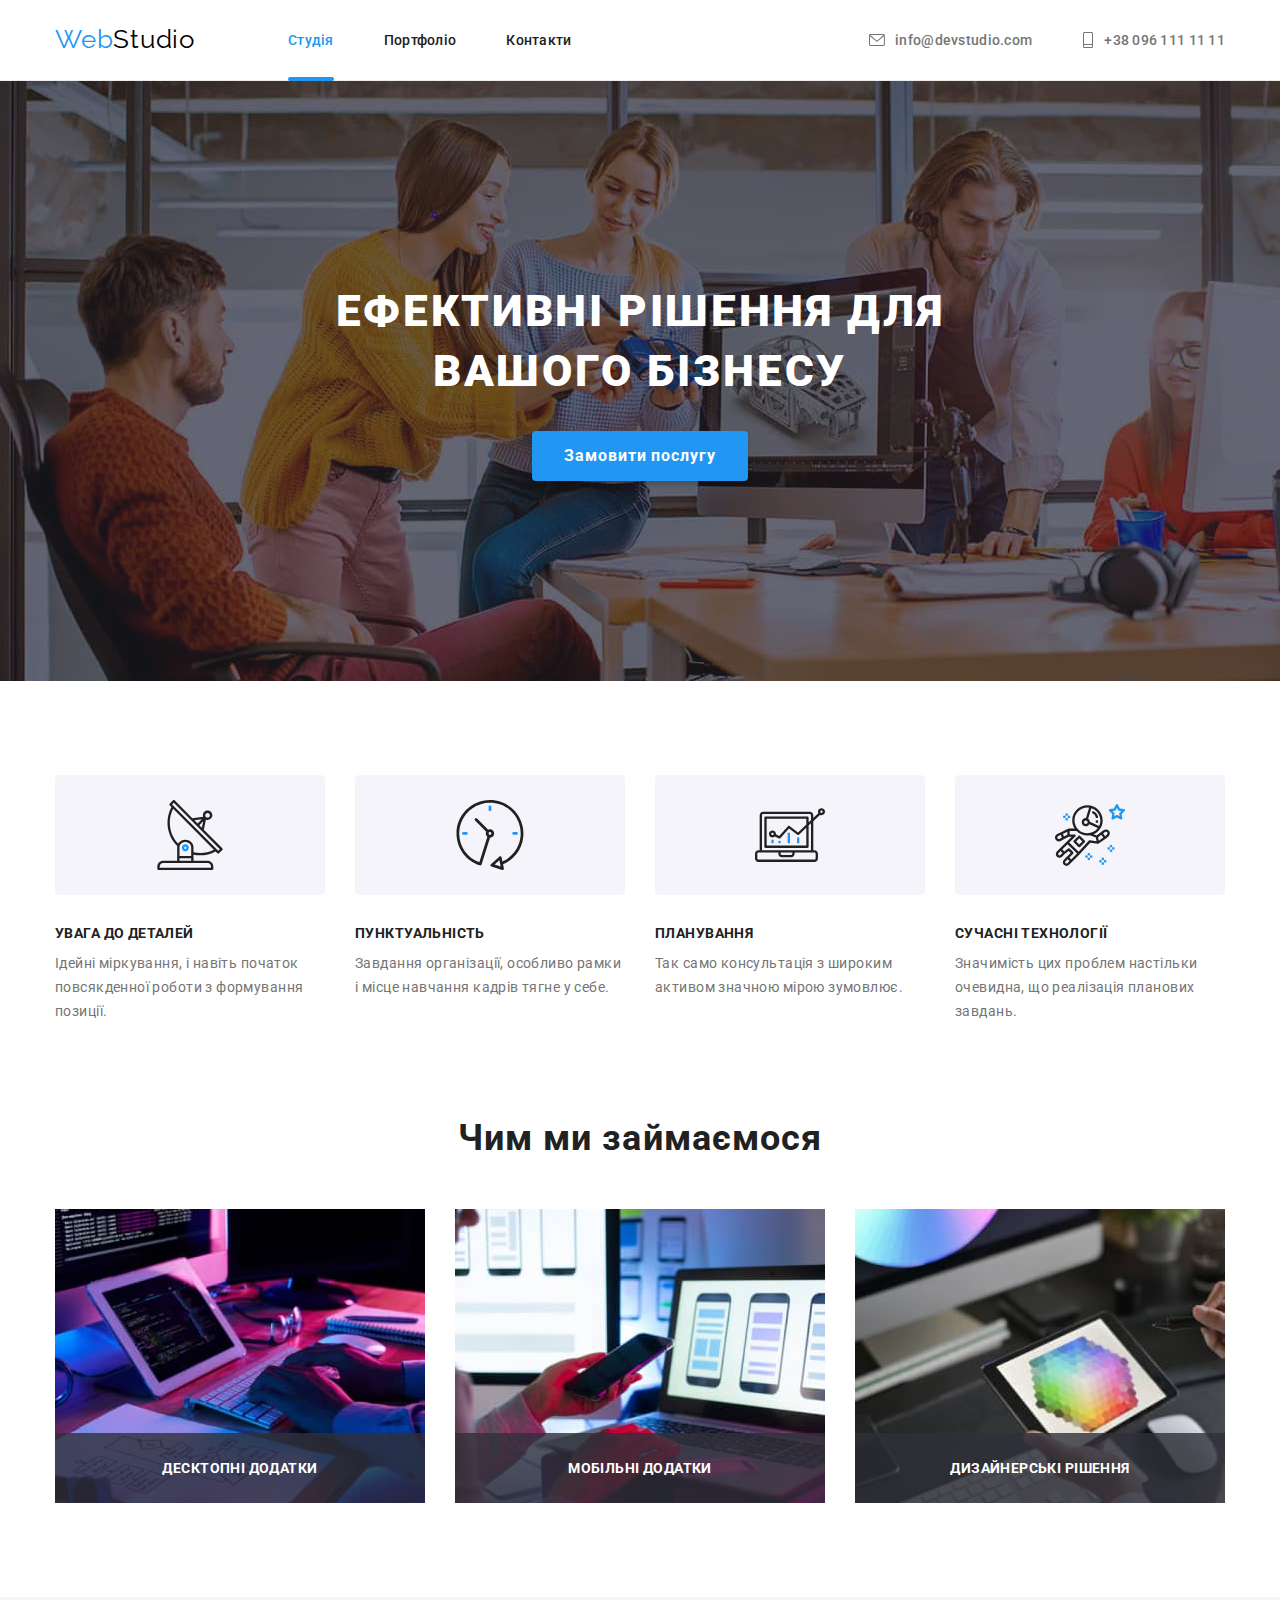
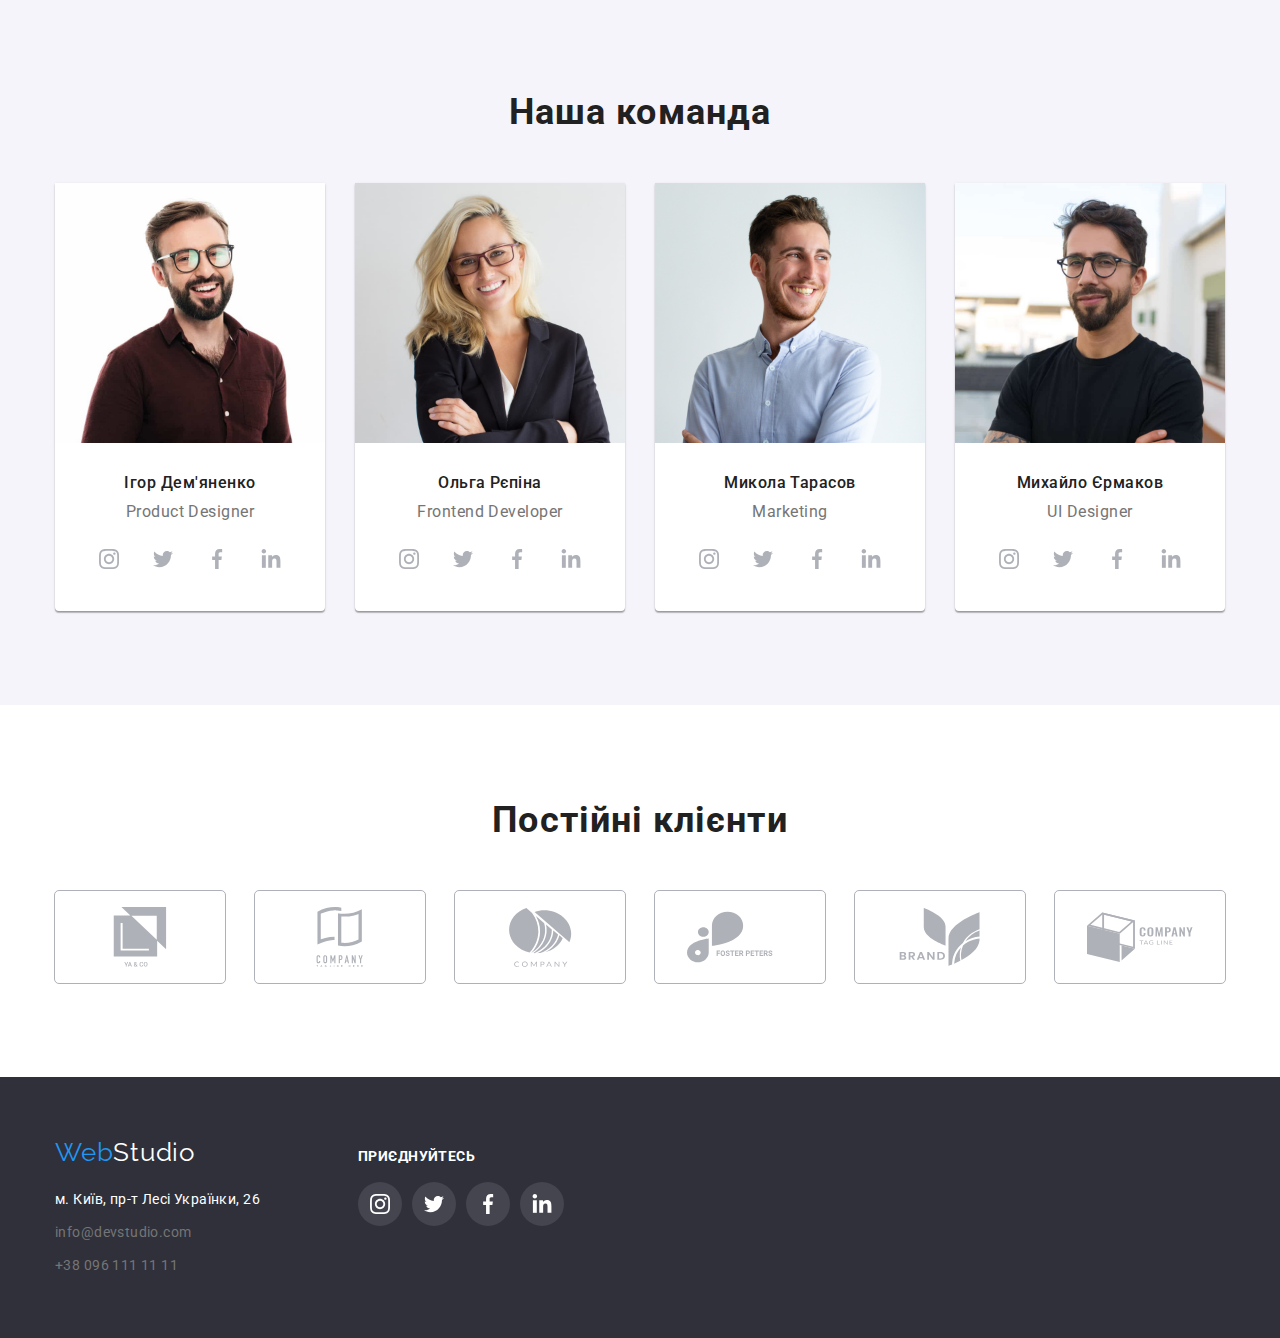
==== index.html @ 49b36830 "Initial commit" ====
<!DOCTYPE html>
<html lang="uk">
  <head>
    <meta charset="UTF-8" />
    <meta http-equiv="X-UA-Compatible" content="IE=edge" />
    <meta name="viewport" content="width=device-width, initial-scale=1.0" />
    <link
      rel="stylesheet"
      href="https://cdnjs.cloudflare.com/ajax/libs/modern-normalize/1.1.0/modern-normalize.min.css"
    />
    <link rel="preconnect" href="https://fonts.googleapis.com" />
    <link rel="preconnect" href="https://fonts.gstatic.com" crossorigin />
    <link
      href="https://fonts.googleapis.com/css2?family=Open+Sans:wght@400;600;700&family=Raleway:wght@700&family=Roboto:wght@400;500;700;900&display=swap"
      rel="stylesheet"
    />
    <link rel="stylesheet" href="./css/style.css" />
    <title>WebStudio</title>
  </head>
  <body>
    <header>
      <div class="container nav-wrap">
        <nav class="site-nav">
          <a class="logo time-animation" href="/index.html"><span>Web</span>Studio</a>
          <ul class="site-nav">
            <li class="site-nav-li">
              <a class="site-nav-link time-animation current" href="">Студія</a>
            </li>
            <li class="site-nav-li">
              <a class="site-nav-link time-animation" href="./portfolio.html">Портфоліо</a>
            </li>
            <li class="site-nav-li">
              <a class="site-nav-link time-animation" href="#">Контакти</a>
            </li>
          </ul>
        </nav>

        <ul class="cotnact-nav site-nav">
          <li class="site-nav-li">
            <a class="cotnact-nav-link time-animation" href="mailto:info@devstudio.com">
              <svg class="cotnact-nav-svg">
                <use href="./images/symbol-defs.svg#icon-envelope"></use>
              </svg>
              info@devstudio.com
            </a>
          </li>
          <li class="site-nav-li">
            <a class="cotnact-nav-link time-animation" href="tel:+380961111111">
              <svg class="cotnact-nav-svg phone">
                <use href="./images/symbol-defs.svg#icon-Vector"></use>
              </svg>
              +38 096 111 11 11
            </a>
          </li>
        </ul>
      </div>
    </header>
    <main>
      <section class="section hero">
        <div class="container">
          <h1 class="section-title-hero">Ефективні рішення для вашого бізнесу</h1>
          <button data-modal-open class="hero-button time-animation" type="button">
            Замовити послугу
          </button>
        </div>
        <div class="backdrop is-hidden time-animation" data-modal>
          <div class="modal">
            <button data-modal-close class="close-modal">
              <svg class="modal-svg-close">
                <use href="./images/symbol-defs.svg#icon-close"></use>
              </svg>
            </button>
          </div>
        </div>
      </section>
      <section class="section">
        <div class="container">
          <h2 class="visually-hidden">Наші переваги</h2>
          <ul class="benefits">
            <li>
              <div class="benefits-div">
                <svg class="benefits-svg">
                  <use href="./images/symbol-defs.svg#icon-antenna"></use>
                </svg>
              </div>
              <h3 class="benefits-title">увага до деталей</h3>
              <p class="benefits-post">
                Ідейні міркування, і навіть початок повсякденної роботи з формування позиції.
              </p>
            </li>
            <li>
              <div class="benefits-div">
                <svg class="benefits-svg">
                  <use href="./images/symbol-defs.svg#icon-clock"></use>
                </svg>
              </div>
              <h3 class="benefits-title">пунктуальність</h3>
              <p class="benefits-post">
                Завдання організації, особливо рамки і місце навчання кадрів тягне у себе.
              </p>
            </li>
            <li>
              <div class="benefits-div">
                <svg class="benefits-svg">
                  <use href="./images/symbol-defs.svg#icon-diagram"></use>
                </svg>
              </div>
              <h3 class="benefits-title">планування</h3>
              <p class="benefits-post">
                Так само консультація з широким активом значною мірою зумовлює.
              </p>
            </li>
            <li>
              <div class="benefits-div">
                <svg class="benefits-svg">
                  <use href="./images/symbol-defs.svg#icon-astronaut"></use>
                </svg>
              </div>
              <h3 class="benefits-title">сучасні технології</h3>
              <p class="benefits-post">
                Значимість цих проблем настільки очевидна, що реалізація планових завдань.
              </p>
            </li>
          </ul>
        </div>
      </section>
      <section class="section section-work">
        <div class="container">
          <h2 class="section-work-title">Чим ми займаємося</h2>
          <ul class="works-list">
            <li class="works-list-li">
              <img width="370" src="./images/product1.jpg" alt="людина працюе за компьютером" />
              <p class="worls-list-li-p">Десктопні додатки</p>
            </li>
            <li class="works-list-li">
              <img width="370" src="./images/product2.jpg" alt="людина працюе за ноутбуком" />
              <p class="worls-list-li-p">Мобільні додатки</p>
            </li>
            <li class="works-list-li">
              <img width="370" src="./images/product3.jpg" alt="людина тримае планшет" />
              <p class="worls-list-li-p">Дизайнерські рішення</p>
            </li>
          </ul>
        </div>
      </section>
      <section class="section section-our-team">
        <div class="container">
          <h2 class="section-title-team">Наша команда</h2>
          <ul class="team">
            <li class="team-list-li">
              <img src="./images/team2.jpg" alt="Чоловік в окулярах та сорочці" width="270" />
              <div class="team-wrap">
                <h3 class="team-title">Ігор Дем'яненко</h3>
                <p class="team-p" lang="en">Product Designer</p>
                <ul class="wrap-team-svg">
                  <li class="li-team-svg">
                    <a href="" class="time-animation">
                      <svg class="team-svg">
                        <use href="./images/symbol-defs.svg#icon-instagram"></use>
                      </svg>
                    </a>
                  </li>
                  <li class="li-team-svg">
                    <a href="" class="time-animation">
                      <svg class="team-svg">
                        <use href="./images/symbol-defs.svg#icon-twitter"></use>
                      </svg>
                    </a>
                  </li>
                  <li class="li-team-svg">
                    <a href="" class="time-animation">
                      <svg class="team-svg">
                        <use href="./images/symbol-defs.svg#icon-facebook"></use>
                      </svg>
                    </a>
                  </li>
                  <li class="li-team-svg">
                    <a href="" class="time-animation">
                      <svg class="team-svg">
                        <use href="./images/symbol-defs.svg#icon-linkedin"></use>
                      </svg>
                    </a>
                  </li>
                </ul>
              </div>
            </li>
            <li class="team-list-li">
              <img src="./images/team1.jpg" alt="жінка в окулярах та костюмі" width="270" />
              <div class="team-wrap">
                <h3 class="team-title">Ольга Рєпіна</h3>
                <p class="team-p" lang="en">Frontend Developer</p>
                <ul class="wrap-team-svg">
                  <li class="li-team-svg">
                    <a href="" class="time-animation">
                      <svg class="team-svg">
                        <use href="./images/symbol-defs.svg#icon-instagram"></use>
                      </svg>
                    </a>
                  </li>
                  <li class="li-team-svg">
                    <a href="" class="time-animation">
                      <svg class="team-svg">
                        <use href="./images/symbol-defs.svg#icon-twitter"></use>
                      </svg>
                    </a>
                  </li>
                  <li class="li-team-svg">
                    <a href="" class="time-animation">
                      <svg class="team-svg">
                        <use href="./images/symbol-defs.svg#icon-facebook"></use>
                      </svg>
                    </a>
                  </li>
                  <li class="li-team-svg">
                    <a href="" class="time-animation">
                      <svg class="team-svg">
                        <use href="./images/symbol-defs.svg#icon-linkedin"></use>
                      </svg>
                    </a>
                  </li>
                </ul>
              </div>
            </li>
            <li class="team-list-li">
              <img src="./images/team3.jpg" alt="чоловік в сорочці" width="270" />
              <div class="team-wrap">
                <h3 class="team-title">Микола Тарасов</h3>
                <p class="team-p" lang="en">Marketing</p>
                <ul class="wrap-team-svg">
                  <li class="li-team-svg">
                    <a href="" class="time-animation">
                      <svg class="team-svg">
                        <use href="./images/symbol-defs.svg#icon-instagram"></use>
                      </svg>
                    </a>
                  </li>
                  <li class="li-team-svg">
                    <a href="" class="time-animation">
                      <svg class="team-svg">
                        <use href="./images/symbol-defs.svg#icon-twitter"></use>
                      </svg>
                    </a>
                  </li>
                  <li class="li-team-svg">
                    <a href="" class="time-animation">
                      <svg class="team-svg">
                        <use href="./images/symbol-defs.svg#icon-facebook"></use>
                      </svg>
                    </a>
                  </li>
                  <li class="li-team-svg">
                    <a href="" class="time-animation">
                      <svg class="team-svg">
                        <use href="./images/symbol-defs.svg#icon-linkedin"></use>
                      </svg>
                    </a>
                  </li>
                </ul>
              </div>
            </li>
            <li class="team-list-li">
              <img src="./images/team4.jpg" alt=" чоловік в футболці" width="270" />
              <div class="team-wrap">
                <h3 class="team-title">Михайло Єрмаков</h3>
                <p class="team-p" lang="en">UI Designer</p>
                <ul class="wrap-team-svg">
                  <li class="li-team-svg">
                    <a href="" class="time-animation">
                      <svg class="team-svg">
                        <use href="./images/symbol-defs.svg#icon-instagram"></use>
                      </svg>
                    </a>
                  </li>
                  <li class="li-team-svg">
                    <a href="" class="time-animation">
                      <svg class="team-svg">
                        <use href="./images/symbol-defs.svg#icon-twitter"></use>
                      </svg>
                    </a>
                  </li>
                  <li class="li-team-svg">
                    <a href="" class="time-animation">
                      <svg class="team-svg">
                        <use href="./images/symbol-defs.svg#icon-facebook"></use>
                      </svg>
                    </a>
                  </li>
                  <li class="li-team-svg">
                    <a href="" class="time-animation">
                      <svg class="team-svg">
                        <use href="./images/symbol-defs.svg#icon-linkedin"></use>
                      </svg>
                    </a>
                  </li>
                </ul>
              </div>
            </li>
          </ul>
        </div>
      </section>
      <section class="section section-reg-customers">
        <div class="container">
          <h2 class="customers-title section-title-team">Постійні клієнти</h2>
          <ul class="customers-ul">
            <li class="customers-li">
              <a href="" class="time-animation">
                <svg class="customers-svg">
                  <use href="./images/symbol-defs.svg#icon-brend-1"></use>
                </svg>
              </a>
            </li>
            <li class="customers-li">
              <a href="" class="time-animation">
                <svg class="customers-svg">
                  <use href="./images/symbol-defs.svg#icon-brend-2"></use>
                </svg>
              </a>
            </li>
            <li class="customers-li">
              <a href="" class="time-animation">
                <svg class="customers-svg">
                  <use href="./images/symbol-defs.svg#icon-brend-3"></use>
                </svg>
              </a>
            </li>
            <li class="customers-li">
              <a href="" class="time-animation">
                <svg class="customers-svg">
                  <use href="./images/symbol-defs.svg#icon-brend-4"></use>
                </svg>
              </a>
            </li>
            <li class="customers-li">
              <a href="" class="time-animation">
                <svg class="customers-svg">
                  <use href="./images/symbol-defs.svg#icon-brend-5"></use>
                </svg>
              </a>
            </li>
            <li class="customers-li">
              <a href="" class="time-animation">
                <svg class="customers-svg">
                  <use href="./images/symbol-defs.svg#icon-brend-6"></use>
                </svg>
              </a>
            </li>
          </ul>
        </div>
      </section>
    </main>
    <footer class="footer">
      <div class="container footer-flex-div">
        <div class="wrap-address-footer">
          <a class="logo footer-logo time-animation" href="./index.html"><span>Web</span>Studio</a>
          <address>
            <ul class="address">
              <li class="address-list">
                <a
                  class="address-link time-animation"
                  href="https://goo.gl/maps/CPtrU1FHBa2aNyZL9"
                  target="_blank"
                  rel="noopener noreferrer nofollow"
                  >м. Київ, пр-т Лесі Українки, 26</a
                >
              </li>
              <li class="address-list">
                <a class="address-link time-animation" href="mailto:info@devstudio.com"
                  >info@devstudio.com</a
                >
              </li>
              <li class="address-list">
                <a class="address-link time-animation" href="tel:+380961111111"
                  >+38 096 111 11 11</a
                >
              </li>
            </ul>
          </address>
        </div>
        <div class="wrap-footer-svg">
          <p>приєднуйтесь</p>
          <ul class="footer-social">
            <li class="footer-social-li">
              <a href="" class="time-animation">
                <svg class="footer-social-svg">
                  <use href="./images/symbol-defs.svg#icon-instagram"></use>
                </svg>
              </a>
            </li>
            <li class="footer-social-li">
              <a href="" class="time-animation">
                <svg class="footer-social-svg">
                  <use href="./images/symbol-defs.svg#icon-twitter"></use>
                </svg>
              </a>
            </li>
            <li class="footer-social-li">
              <a href="" class="time-animation">
                <svg class="footer-social-svg">
                  <use href="./images/symbol-defs.svg#icon-facebook"></use>
                </svg>
              </a>
            </li>
            <li class="footer-social-li">
              <a href="" class="time-animation">
                <svg class="footer-social-svg">
                  <use href="./images/symbol-defs.svg#icon-linkedin"></use>
                </svg>
              </a>
            </li>
          </ul>
        </div>
      </div>
    </footer>
    <script src="./js/modal.js"></script>
  </body>
</html>
---- css/style.css ----
:root {
  --primary-text-color: #757575;
  --title-text-color: #212121;
  --accent-text-color: #2196F3;
  --accent-praimery-white-color: #ffffff;
  --footer-text-color: #FFFFFF 60 %;
  --bcg-color-accent: #2F303A;
  --logo-color-header: #000000;
  --button-bgc-portfolio: #EEEEEE;
  --hero-button-active: #188CE8;
  --heder-border: #ECECEC;
  --accent-background-color:#F5F4FA;
  --time-function:cubic-bezier(0.4, 0, 0.2, 1);
}

/* основной цвет текста #757575 */
/* вторичный цвет текста #212121*/
/* основной цвет макета #F5F5F5*/
/* акцентный цвет макета #2196F3*/
*,
*::before,
*::after {
  box-sizing: border-box;
}

a,
p,
h1,
h2,
h3,
ul,
li
{
  list-style: none;
  text-decoration: none;
  font-style: normal;
  margin: 0px;
  padding: 0px;
  box-sizing: inherit;
}
img{
  display:block;
  max-width: 100%;
  height: auto;
}
address{
  font-style:normal;
}
button{
  cursor: pointer;
  border: none;
  border-radius: 4px;
}
.time-animation{
    transition-duration: 250ms;
    transition-timing-function: var(--time-function);
}
.section {
  padding-top: 94px;
  padding-bottom: 94px;
}
.container {
  width: 1200px;
  padding-left: 15px;
  padding-right: 15px;
  margin: 0 auto;
}

body {
  background-color: #FFFFFF;
  color: var(--primary-text-color);
  font-family: Roboto, sans-serif;
  letter-spacing: 0.03em;
  font-size: 14px;
}

.visually-hidden {
  position: absolute;
  white-space: nowrap;
  width: 1px;
  height: 1px;
  overflow: hidden;
  border: 0;
  padding: 0;
  clip: rect(0 0 0 0);
  clip-path: inset(50%);
  margin: -1px;
}

/* --------Logo-------- */

.logo {
  display: block;
  padding-top: 24px;
  padding-bottom: 25px;
  font-family: 'Raleway';
  font-size: 26px;
  line-height: calc(31/26);
  letter-spacing: 0.03em;
  color: var(--logo-color-header);
  margin-right: 93px;
  transition-property: color;
}

.logo span {
  color: var(--accent-text-color);
}

.logo:hover,
.logo:focus {
  color: var(--accent-text-color);
    transition: color 250ms;
}

/* -------Site nav------- */
header{
border-bottom: 1px solid #ECECEC;
}
.site-nav,
.nav-wrap {
  display: flex;
  justify-content: space-between;
  
}

.site-nav-li:not(:last-child),
.cotnact-nav-link:not(:last-child) {
  margin-right: 50px;
}

.site-nav-link {
  display: block;
  padding-top: 32px;
  padding-bottom: 32px;
  font-weight: 500;
  line-height: calc(16/14);
  letter-spacing: 0.02em;
  color: var(--title-text-color);
  transition-property: color;
}

.site-nav-link:hover,
.site-nav-link:focus {
  color: var(--accent-text-color);
}

.current {
  color: var(--accent-text-color);
  position: relative;
}
.current::after{
  content: '';
  display: block;
  width: 100%;
  height: 4px;
  position: absolute;
  top:100%;
  transform: translateY(-3px);
  border-radius: 2px;
  background-color: var(--accent-text-color);
}

.cotnact-nav-link {
  display:flex;
  padding-top: 32px;
  padding-bottom: 32px;

  align-items: center;
  font-weight: 500;
  font-size: 14px;
  line-height: calc(16/14);
  letter-spacing: 0.02em;
  
  color: var(--primary-text-color);
  transition-property: color;
}

.cotnact-nav-link:hover,
.cotnact-nav-link:focus {
  color: var(--accent-text-color);
}
.cotnact-nav-svg{
  /* display: inline-block; */
  width: 16px;
  height: 12px;
  fill: currentColor;
  vertical-align: middle;
margin-right: 10px;
}
.phone{
  width: 12px;
  height: 16px;
}
/* ---------Hero Section ---------*/

.hero {
  height: 600px;
  background-color: var(--bcg-color-accent);
  text-align: center;
padding: 0px;
  max-width: 1600px;
  margin: 0 auto; 
  padding: 200px 0;
  background-repeat: no-repeat;
  background: linear-gradient(
  rgba(47, 48, 58, 0.4),
  rgba(47, 48, 58, 0.4)
  ),url(../images/imgfon.jpg);
}

.section-title-hero {
  max-width: 696px;
  margin-left: auto;
  margin-right: auto;
  margin-bottom: 30px;
  font-weight: 900;
  font-size: 44px;
  line-height: calc(60/44);
  text-align: center;
  letter-spacing: 0.06em;
  text-transform: uppercase;
  color: var(--accent-praimery-white-color);
}

.hero-button {
  padding: 10px 32px;
  background: var(--accent-text-color);
  color: var(--accent-praimery-white-color);
  letter-spacing: 0.06em;
  box-shadow: 0px 4px 4px rgba(0, 0, 0, 0.15);
  border: 0px;
  min-width: 216px;
  font-family: inherit;
  font-weight: 700;
  font-size: 16px;
  line-height: calc(30/16);

  transition-property: background-color;
}

.hero-button:hover,
.hero-button:focus {
  background-color: var(--hero-button-active);
}
/* --------section-benefits------- */

.benefits {
  display: flex;
  justify-content: space-between;
}

.benefits li:not(:last-child) {
  margin-right: 30px;
}
.benefits-div{
  display: flex;
  justify-content: center;
  align-items: center;
  height: 120px;
  width: 270px;
  margin-bottom: 30px;
  background-color: #F5F4FA;
  border-radius: 4px;
}
.benefits-svg{
  width: 70px;
  height: 70px;
}
.benefits-title {
  margin-bottom: 10px;
  font-size: 14px;
  line-height: calc(16/14);
  letter-spacing: 0.03em;
  text-transform: uppercase;
  color: var(--title-text-color);
}

.benefits-post {
  font-size: 14px;
  line-height: calc(24/14);
  letter-spacing: 0.03em;
}

/* --------section-work------- */

.section-work {
  padding-top: 0px;
}

.section-work-title {
  margin-bottom: 50px;
  font-size: 36px;
  line-height: calc(42/36);
  text-align: center;
  letter-spacing: 0.03em;
  color: var(--title-text-color);
}

.works-list {
  display: flex;
}
.works-list-li{
  position: relative;
}
.works-list img {
  display: block;
}
.worls-list-li-p{
    height: 70px;
    display: flex;
    justify-content: center;
    align-items: center;
    width: 100%;
    font-weight: 700;
    line-height:calc(16/14);
    text-align: center;
    text-transform: uppercase;
    color: var(--accent-praimery-white-color);
    background: rgba(47, 48, 58, 0.8);
    position: absolute;
    transform:translateY(-70px);
}
.works-list li+li {
  margin-left: 30px;
}

/* --------section-our-team------- */

.section-our-team {
  background-color:var(--accent-background-color);
}

.section-title-team {
  margin-bottom: 50px;
  font-size: 36px;
  line-height: calc(42/36);
  text-align: center;
  letter-spacing: 0.03em;
  color: var(--title-text-color);
}

.team-wrap{
  padding-top: 30px;
  padding-bottom: 30px;
}

.team-title {
  margin-bottom: 10px;
  font-weight: 500;
  font-size: 16px;
  line-height: calc(19/16);
  text-align: center;
  letter-spacing: 0.03em;
  color: var(--title-text-color);
}

.team-list-li{
  background: #FFFFFF;
  
  box-shadow: 0px 1px 3px rgba(0, 0, 0, 0.12), 0px 1px 1px rgba(0, 0, 0, 0.14), 0px 2px 1px rgba(0, 0, 0, 0.2);
  border-radius: 0px 0px 4px 4px;
}

.team {
  display: flex;
    gap: 30px;
}

.team img {
  display: block;
} 

.team-p {
  font-size: 16px;
  line-height: calc(19/16);
  text-align: center;
  letter-spacing: 0.03em;
}

.wrap-team-svg{
  display: flex;
  margin-top:16px;
  justify-content: center;
  gap: 10px;
}

.li-team-svg a{
  color: #AFB1B8;
  display: flex;
  width: 44px;
  height: 44px;
  justify-content: center;
  align-items: center;
  border-radius: 50%;

  transition-property: background-color, color;
}
.team-svg {
  fill: currentColor;
  height: 20px;
  width: 20px;
}
.li-team-svg a:hover,
.li-team-svg a:focus{
  color:var(--accent-praimery-white-color);
  background-color:var(--accent-text-color);
}

/* --------section-reg-customers------- */

.customers-ul{
  display:flex;
  gap: 30px;
}
.customers-li a{
  outline: 1px solid #AFB1B8;
  color:#AFB1B8 ;
  border-radius: 4px;
  width: 170px;
  height: 92px;
  display: flex;
  justify-content: center;
  align-items:center;
  transition-property:outline-color, color;
}
.customers-li a:hover,
.customers-li a:focus{
  outline-color: var(--accent-text-color);
  color: var(--accent-text-color);
}

.customers-svg{
  display: block;
  width: 106px;
  height: 60px;
  fill:currentColor;
}

/* -------Footer------ */

.footer {
  background-color: var(--bcg-color-accent);
  padding: 60px 0;
}

.footer .logo {
  margin-bottom: 20px;
  color: var(--accent-praimery-white-color);
  transition-property:color;
}

.footer .logo:hover,
.footer .logo:focus {
  color: var(--accent-text-color);
}
.footer-logo{
  padding: 0px;
}
.address-link{
  transition-property:color;
}
.address-link:hover,
.address-link:focus {
  color: var(--accent-text-color);
}

.address-list {
  margin-bottom: 9px;
}

.address-list:last-child {
  margin-bottom: 0px;
}

.address-link {
  color: var(--footer-text-color);
  font-size: 14px;
  line-height: 1.71;
}

.address-link[target] {
  color: var(--accent-praimery-white-color);
  transition-property:color;
}

.address-link[target]:hover,
.address-link[target]:focus {
  color: var(--accent-text-color);
}
.footer-flex-div {
  display: flex;
  align-items: baseline;
}

.wrap-footer-svg p {
  font-weight: 700;
  line-height: calc(14/16);
  text-transform: uppercase;
  margin-bottom: 20px;
  color: var(--accent-praimery-white-color);
}

.wrap-footer-svg {

  margin-left: 70px;
}

.footer-social {
  display: flex;
}

.footer-social-li:not(:last-child) {
  margin-right: 10px;
}

.footer-social-li a {
  color: var(--accent-praimery-white-color);
  background-color: rgba(255, 255, 255, 0.1);
  display: flex;
  justify-content: center;
  align-items: center;
  width: 44px;
  height: 44px;
  border-radius: 50%;
  transition-property: background-color,color;
}

.footer-social-svg {

  fill: currentColor;
  width: 20px;
  height: 20px;
}

.footer-social-li a:hover,
.footer-social-li a:focus {
  background-color: var(--accent-text-color);
}

/* -------PORTFOLIO--------- */

.portfolio-button {
  display: flex;
  justify-content: center;
  margin-bottom: 50px;
}

.portfolio-button li:not(:last-child) {
  margin-right: 8px;
}

.portfolio-button-list {
  border: 0px;
  padding: 6px 22px;
  font-family: inherit;
  cursor: pointer;
  font-weight: 500;
  font-size: 16px;
  line-height: calc(26/16);
  text-align: center;
  letter-spacing: 0.03em;
  color: var(--title-text-color);
  background-color: var(--accent-background-color);
  transition-property:box-shadow, background-color, color;
}

.portfolio-button-list:hover,
.portfolio-button-list:focus {
  background-color: var(--accent-text-color);
  color: var(--accent-praimery-white-color);
  box-shadow: 0px 3px 1px rgba(0, 0, 0, 0.1), 0px 1px 2px rgba(0, 0, 0, 0.08), 0px 2px 2px rgba(0, 0, 0, 0.12);
    border-radius: 4px;
}

.portfolio-card {
  display: flex;
  flex-wrap: wrap;
}

.portfolio-card li {
  /* flex-basis: calc((100%-66px)/3); */
  outline: 1px solid #EEEEEE;
}

.portfolio-card img {
  display: inline-block;
  width: 100%;
}

.portfolio-card li:not(:nth-child(3n)) {
  margin-right: 30px;
}

.portfolio-card li:not(:nth-last-child(-n+3)) {
  margin-bottom: 30px;
}

.portfolio-card-link {
  display:block;
  color: inherit;
  position: relative;
  transition-property: box-shadow, opacity, scaleY;
}
.portfolio-card-link:hover,
.portfolio-card-link:focus{
  box-shadow: 0px 1px 1px rgba(0, 0, 0, 0.12), 0px 4px 4px rgba(0, 0, 0, 0.06), 1px 4px 6px rgba(0, 0, 0, 0.16);
}
.portfolio-card-link:hover .portfolio-card-link-p-hidden,
.portfolio-card-link:focus .portfolio-card-link-p-hidden{
    opacity: 1;
    transform: scaleY(1);
}
.img-wrap-hidden{

}
.portfolio-card-link-p-hidden{
  position: absolute;
  height:294px;
  padding: 63px 24px;
  top:0;
  font-weight: 400;
  font-size: 18px;
  line-height: calc(28/18);
  letter-spacing: 0.03em;
  color:var(--accent-praimery-white-color);
  background: rgba(33, 150, 243, 0.9);
  opacity:0;
  transform: scaleY(0);
  transform-origin: bottom center;

}
.portfolio-card-link-p-hidden:hover,
.portfolio-card-link-p-hidden:focus{
  opacity: 1;
  transform: translateY(0px);
}
.portfolio-card-wrap{
  padding: 20px 0;
  padding-left: 24px;
}
.portfolio-card-h2 {
  margin-bottom: 4px;
  font-weight: 700;
  font-size: 18px;
  line-height: calc(36/18);
  letter-spacing: 0.06em;
  color: var(--title-text-color);
}

.portfolio-card-p {
  font-size: 16px;
  line-height: calc(30/16);
  letter-spacing: 0.03em;
}
/* ------MODAL WINDOW------- */

.backdrop {
  display: flex;
  justify-content: center;
  align-items: center;
  position: absolute;
  background: rgba(0, 0, 0, 0.2);
  width: 100%;
  height: 100%;
  top: 0;
  left: 0;
}

.modal{
  display: flex;
  justify-content: right;
  width: 528px;
  height: 581px;
  background:var(--accent-praimery-white-color);
  box-shadow: 0px 1px 3px rgba(0, 0, 0, 0.12), 0px 1px 1px rgba(0, 0, 0, 0.14), 0px 2px 1px rgba(0, 0, 0, 0.2);
  border-radius: 4px;
  transform: scaleX(100%);
  transform-origin: right center;
}
.is-hidden{
  transform-origin: right center;
  visibility: hidden;
  opacity: 0;
  pointer-events: none;
  transform: scaleX(0);
}

.close-modal {
  display: block;
  width: 30px;
  height: 30px;
  border-radius: 50%;
  background-color: var(--accent-praimery-white-color);
  border: 1px solid rgba(0, 0, 0, 0.1);
  margin-top: 8px;
  margin-right: 8px;
  cursor: pointer;
}

.modal-svg-close{
  width: 11px;
  height: 11px;

}
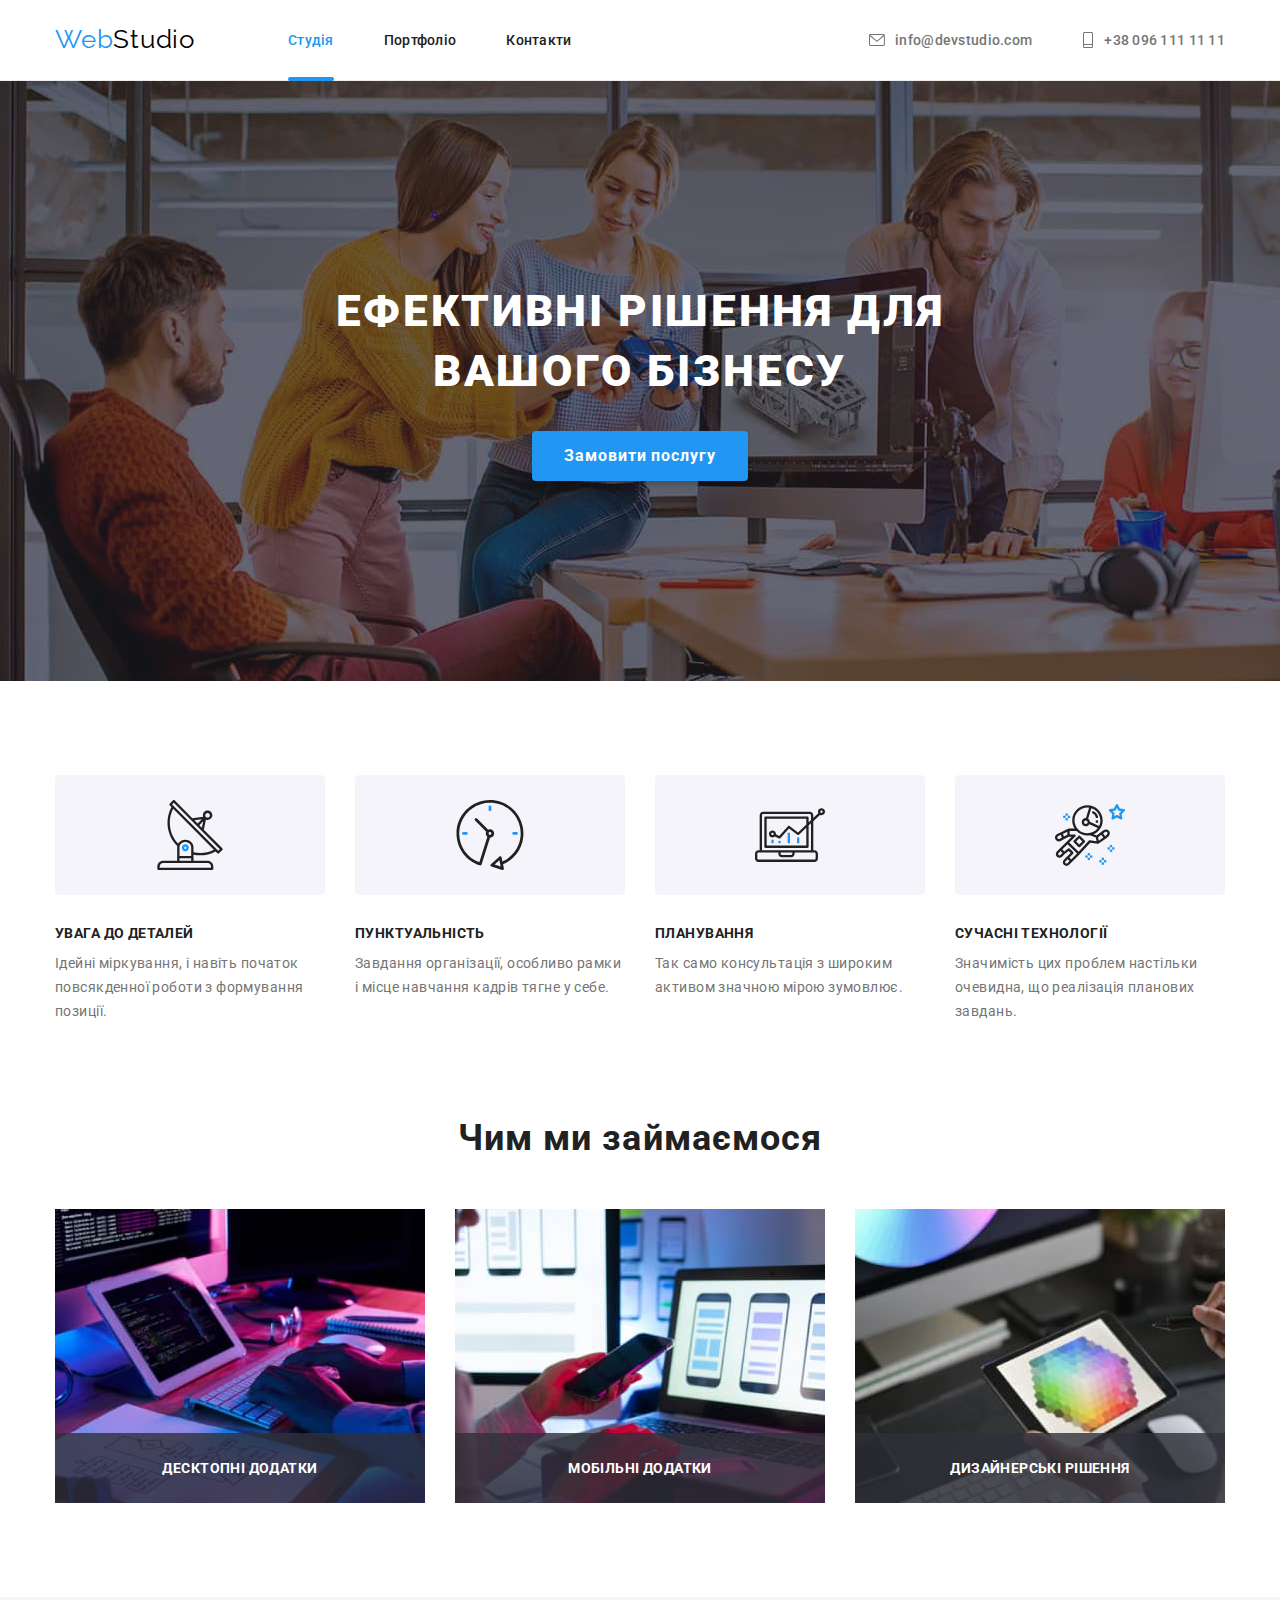
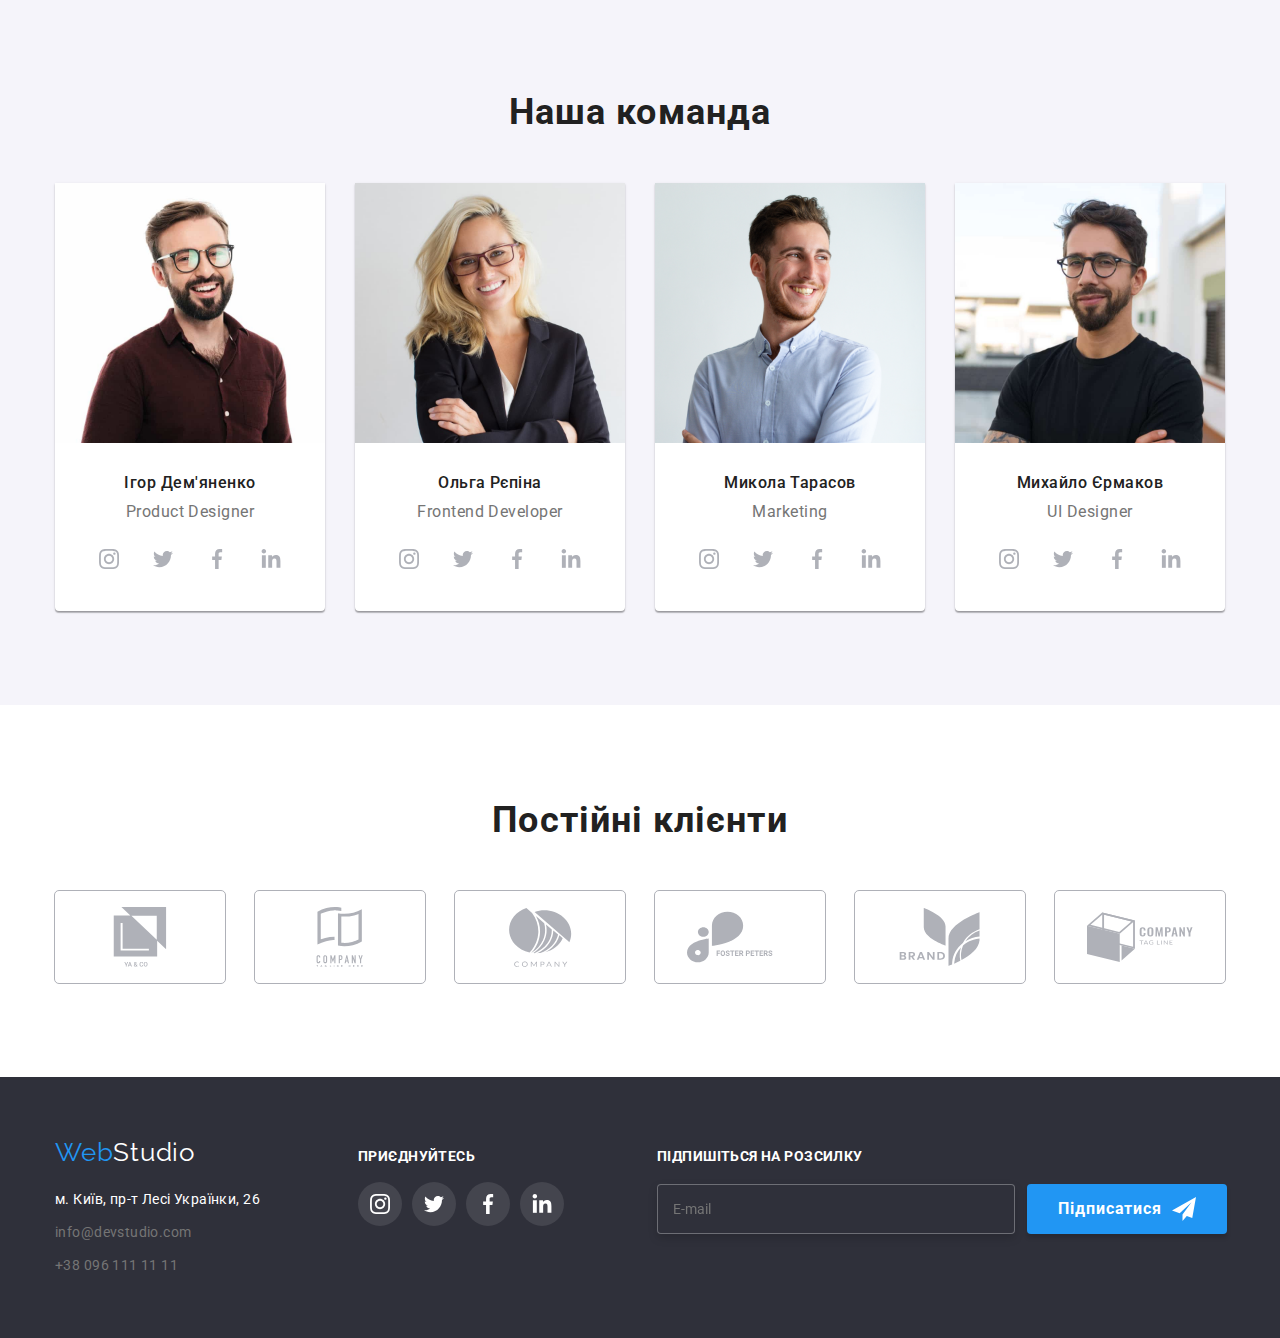
==== commit 353c55fa: "first hw commit" ====
--- a/index.html
+++ b/index.html
@@ -70,6 +70,58 @@
                 <use href="./images/symbol-defs.svg#icon-close"></use>
               </svg>
             </button>
+            <div class="form-wrap">
+              <h2>Залиште свої дані, ми вам передзвонимо</h2>
+              <form name="contact-form" autocomplete="on">
+                <label class="modal-label" for="uzer_name">Ім'я</label>
+                <div class="form-fild">
+                  <input class="input-modal" name="uzerName" id="uzer_name" type="text" />
+                  <span
+                    ><svg class="form-icons">
+                      <use href="./images/symbol-defs.svg#icon-person-form"></use>
+                    </svg>
+                  </span>
+                </div>
+                <label class="modal-label" for="uzer_tel">Телефон</label>
+                <div class="form-fild">
+                  <input class="input-modal" name="uzerTel" id="uzer_tel" type="tel" />
+                  <span
+                    ><svg class="form-icons">
+                      <use href="./images/symbol-defs.svg#icon-phone-form"></use>
+                    </svg>
+                  </span>
+                </div>
+                <label class="modal-label" for="uzer_email">Пошта</label>
+                <div class="form-fild">
+                  <input class="input-modal" name="uzerEmail" id="uzer_email" type="email" />
+                  <span>
+                    <svg class="form-icons">
+                      <use href="./images/symbol-defs.svg#icon-email-form"></use>
+                    </svg>
+                  </span>
+                </div>
+                <label class="modal-label" for="uzer_comment">Коментар</label>
+                <textarea
+                  class="input-modal lable-area"
+                  placeholder="Введіть текст"
+                  name="uzerComment"
+                  id="uzer_comment"
+                  resize="none"
+                  rows="10"
+                ></textarea>
+
+                <label class="modal-label modal-agreement" for=""
+                  ><input
+                    type="checkbox"
+                    name="agreement"
+                    id="uzer_agreement"
+                    value="yes"
+                  />Погоджуюся з розсилкою та приймаю <a href="">Умови договору</a>
+                </label>
+
+                <button class="hero-button send-button" type="button">Відправити</button>
+              </form>
+            </div>
           </div>
         </div>
       </section>
@@ -409,6 +461,18 @@
             </li>
           </ul>
         </div>
+        <div class="wrap-mailing">
+          <p class="mailing-p">Підпишіться на розсилку</p>
+          <form>
+            <input class="mailing-input" placeholder="E-mail" type="email" />
+            <button class="hero-button button-mailing" type="button">
+              Підписатися
+              <svg class="svg-maling">
+                <use href="./images/symbol-defs.svg#icon-icon-send"></use>
+              </svg>
+            </button>
+          </form>
+        </div>
       </div>
     </footer>
     <script src="./js/modal.js"></script>
--- a/css/style.css
+++ b/css/style.css
@@ -536,6 +536,201 @@
 .footer-social-li a:focus {
   background-color: var(--accent-text-color);
 }
+.wrap-mailing {
+  margin-left: 93px;
+}
+.wrap-mailing form{
+  display: flex;
+}
+.mailing-p {
+ margin-bottom: 20px;
+  font-weight: 700;
+  line-height: calc(16/14);
+  letter-spacing: 0.03em;
+  text-transform: uppercase;
+  color:var(--accent-praimery-white-color);
+ 
+}
+
+.mailing-input {
+  height: 50px;
+  width: 358px;
+  padding: 16px 15px;
+  border: 1px solid rgba(255, 255, 255, 0.3);
+  filter: drop-shadow(0px 4px 4px rgba(0, 0, 0, 0.15));
+  border-radius: 4px;
+  background-color: var(--bcg-color-accent);
+  color: var(--accent-praimery-white-color);
+}
+.mailing-input:focus{
+  outline: 1px solid var(--accent-text-color);
+}
+.button-mailing {
+  display: flex;
+  align-items: center;
+  justify-content: center;
+  gap: 10px;
+  padding: 0px;
+  margin-left: 12px;
+  height: 50px;
+  min-width: 200px;
+  align-items: center;
+}
+
+.svg-maling {
+  width: 24px;
+  height: 24px;
+  
+}
+
+/* ------MODAL WINDOW------- */
+
+.backdrop {
+  display: flex;
+  z-index: 2;
+  position: fixed;
+  justify-content: center;
+  align-items: center;
+  background: rgba(0, 0, 0, 0.2);
+  width: 100%;
+  height: 100%;
+  top: 0;
+  left: 0;
+}
+
+.modal {
+  width: 528px;
+  height: 581px;
+  background: var(--accent-praimery-white-color);
+  box-shadow: 0px 1px 3px rgba(0, 0, 0, 0.12), 0px 1px 1px rgba(0, 0, 0, 0.14), 0px 2px 1px rgba(0, 0, 0, 0.2);
+  border-radius: 4px;
+  transform: scaleX(100%);
+  transform-origin: right center;
+}
+
+.is-hidden {
+  transform-origin: right center;
+  visibility: hidden;
+  opacity: 0;
+  pointer-events: none;
+  transform: scaleX(0);
+}
+
+.close-modal {
+  display: flex;
+  justify-content: center;
+  align-items: center;
+  margin-left: auto;
+  width: 30px;
+  height: 30px;
+  border-radius: 50%;
+  background-color: var(--accent-praimery-white-color);
+  border: 1px solid rgba(0, 0, 0, 0.1);
+  margin-top: 8px;
+  margin-right: 8px;
+  cursor: pointer;
+}
+
+.modal-svg-close {
+  width: 11px;
+  height: 11px;
+
+}
+
+.close-modal:hover,
+.close-modal:focus {
+  fill: var(--accent-text-color);
+}
+
+/* -------MODAL-FORM--------*/
+.form-wrap {
+  padding: 0px 40px;
+}
+
+.form-wrap h2 {
+  font-size: 20px;
+  line-height: calc(23/20);
+  letter-spacing: 0.03em;
+  color: var(--title-text-color);
+}
+
+.input-modal {
+  display: block;
+  width: 100%;
+  height: 40px;
+  border-radius: 4px;
+  border: 1px solid rgba(33, 33, 33, 0.2);
+  padding-left: 40px;
+  padding-right: 20px;
+}
+
+.input-modal:focus,
+.input-modal:focus-visible {
+  border-color: var(--accent-text-color);
+  outline: 1px solid var(--accent-text-color);
+}
+
+.input-modal:focus~span>.form-icons {
+  fill: #2196F3;
+}
+
+.send-button {
+  width: 200px;
+  height: 50px;
+}
+
+.lable-area {
+  resize: none;
+  height: 120px;
+  padding: 12px 16px;
+
+}
+
+.modal-label {
+  display: flex;
+  margin-top: 10px;
+  margin-bottom: 4px;
+  font-size: 12px;
+  line-height: calc(14/12);
+  letter-spacing: 0.01em;
+  text-align: left;
+
+  color: var(--primary-text-color);
+}
+
+.modal-agreement input {
+  width: 16px;
+  height: 15px;
+  margin-right: 9px;
+}
+
+.modal-agreement {
+  position: relative;
+  margin-top: 20px;
+  margin-bottom: 30px;
+}
+
+.modal-agreement a {
+  margin-left: 10px;
+  border-bottom: 1px solid var(--accent-text-color);
+  color: var(--accent-text-color);
+}
+
+.form-fild {
+  position: relative;
+}
+
+.form-icons {
+  position: absolute;
+  top: 0;
+  left: 0;
+  height: 18px;
+  width: 18px;
+  fill: currentColor;
+  transform: translateY(50%);
+  margin-left: 15px;
+}
+
 
 /* -------PORTFOLIO--------- */
 
@@ -610,9 +805,6 @@
     opacity: 1;
     transform: scaleY(1);
 }
-.img-wrap-hidden{
-
-}
 .portfolio-card-link-p-hidden{
   position: absolute;
   height:294px;
@@ -652,53 +844,3 @@
   line-height: calc(30/16);
   letter-spacing: 0.03em;
 }
-/* ------MODAL WINDOW------- */
-
-.backdrop {
-  display: flex;
-  justify-content: center;
-  align-items: center;
-  position: absolute;
-  background: rgba(0, 0, 0, 0.2);
-  width: 100%;
-  height: 100%;
-  top: 0;
-  left: 0;
-}
-
-.modal{
-  display: flex;
-  justify-content: right;
-  width: 528px;
-  height: 581px;
-  background:var(--accent-praimery-white-color);
-  box-shadow: 0px 1px 3px rgba(0, 0, 0, 0.12), 0px 1px 1px rgba(0, 0, 0, 0.14), 0px 2px 1px rgba(0, 0, 0, 0.2);
-  border-radius: 4px;
-  transform: scaleX(100%);
-  transform-origin: right center;
-}
-.is-hidden{
-  transform-origin: right center;
-  visibility: hidden;
-  opacity: 0;
-  pointer-events: none;
-  transform: scaleX(0);
-}
-
-.close-modal {
-  display: block;
-  width: 30px;
-  height: 30px;
-  border-radius: 50%;
-  background-color: var(--accent-praimery-white-color);
-  border: 1px solid rgba(0, 0, 0, 0.1);
-  margin-top: 8px;
-  margin-right: 8px;
-  cursor: pointer;
-}
-
-.modal-svg-close{
-  width: 11px;
-  height: 11px;
-
-}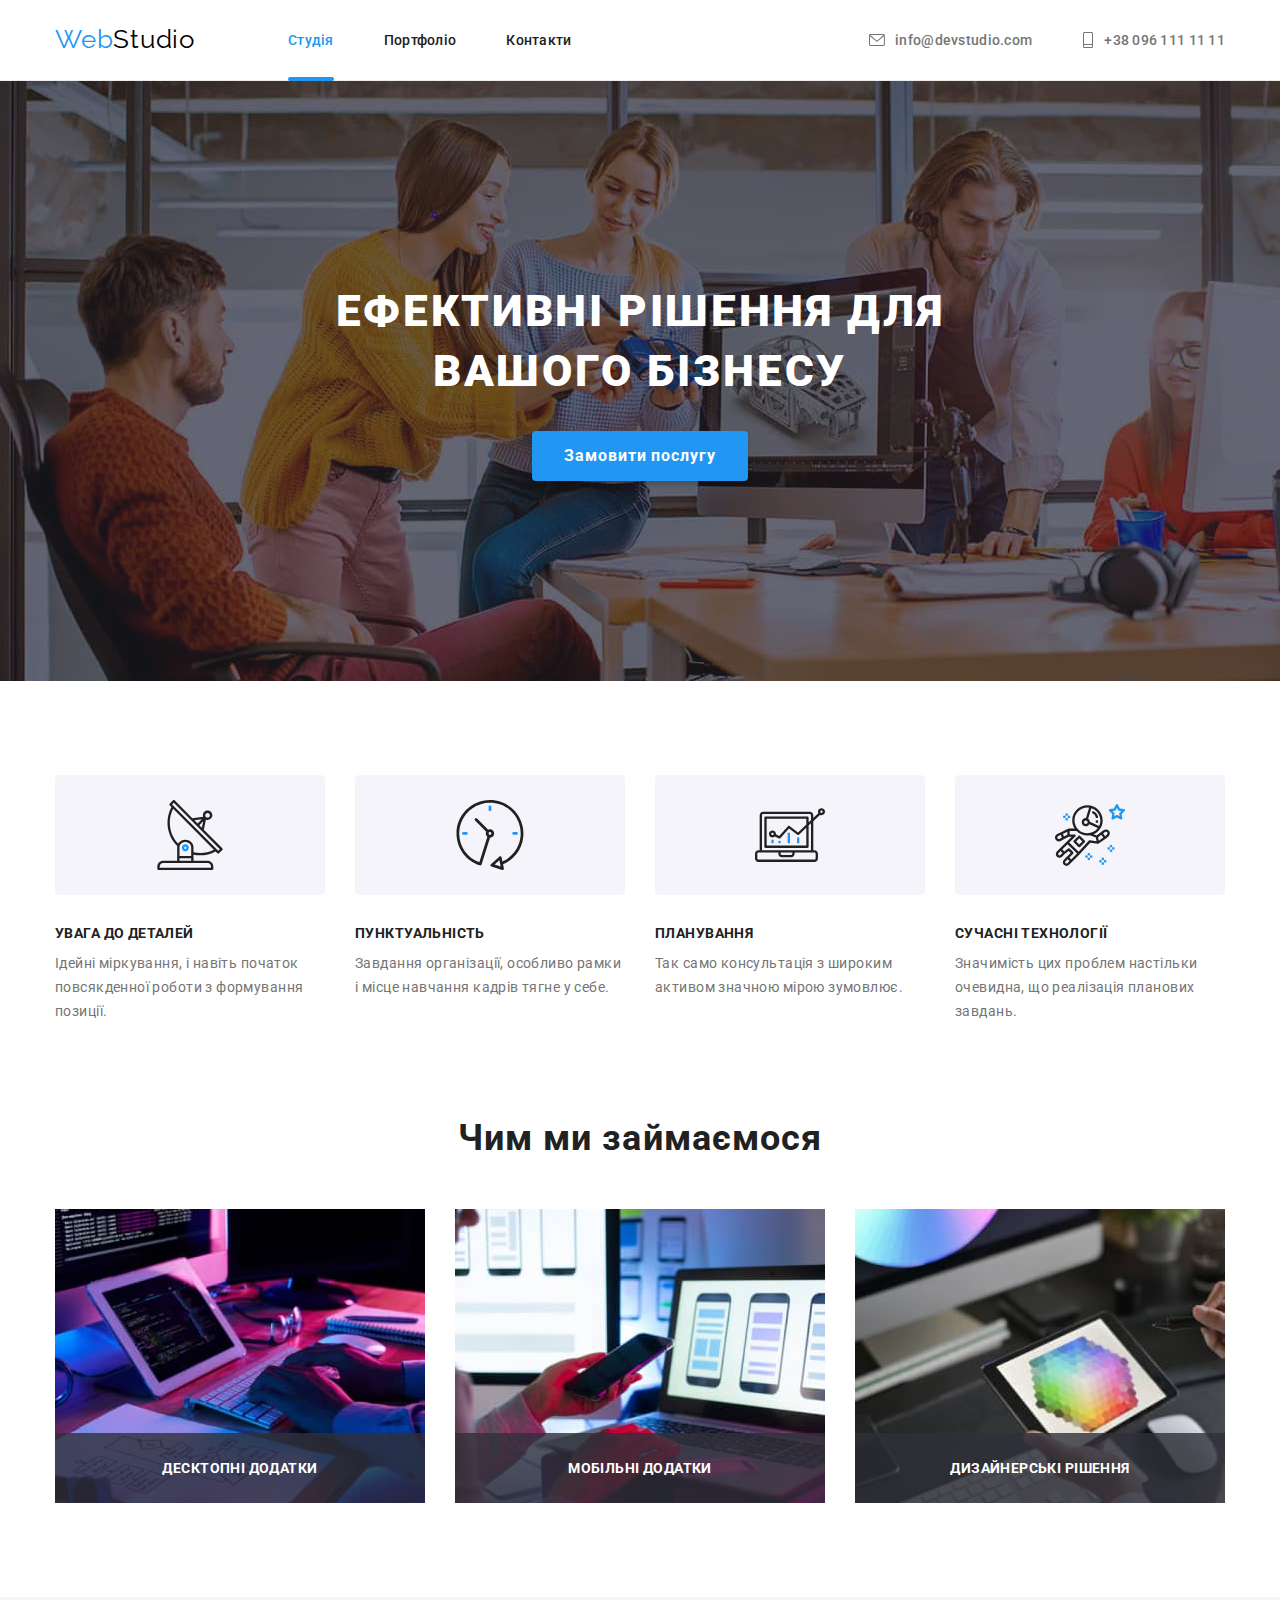
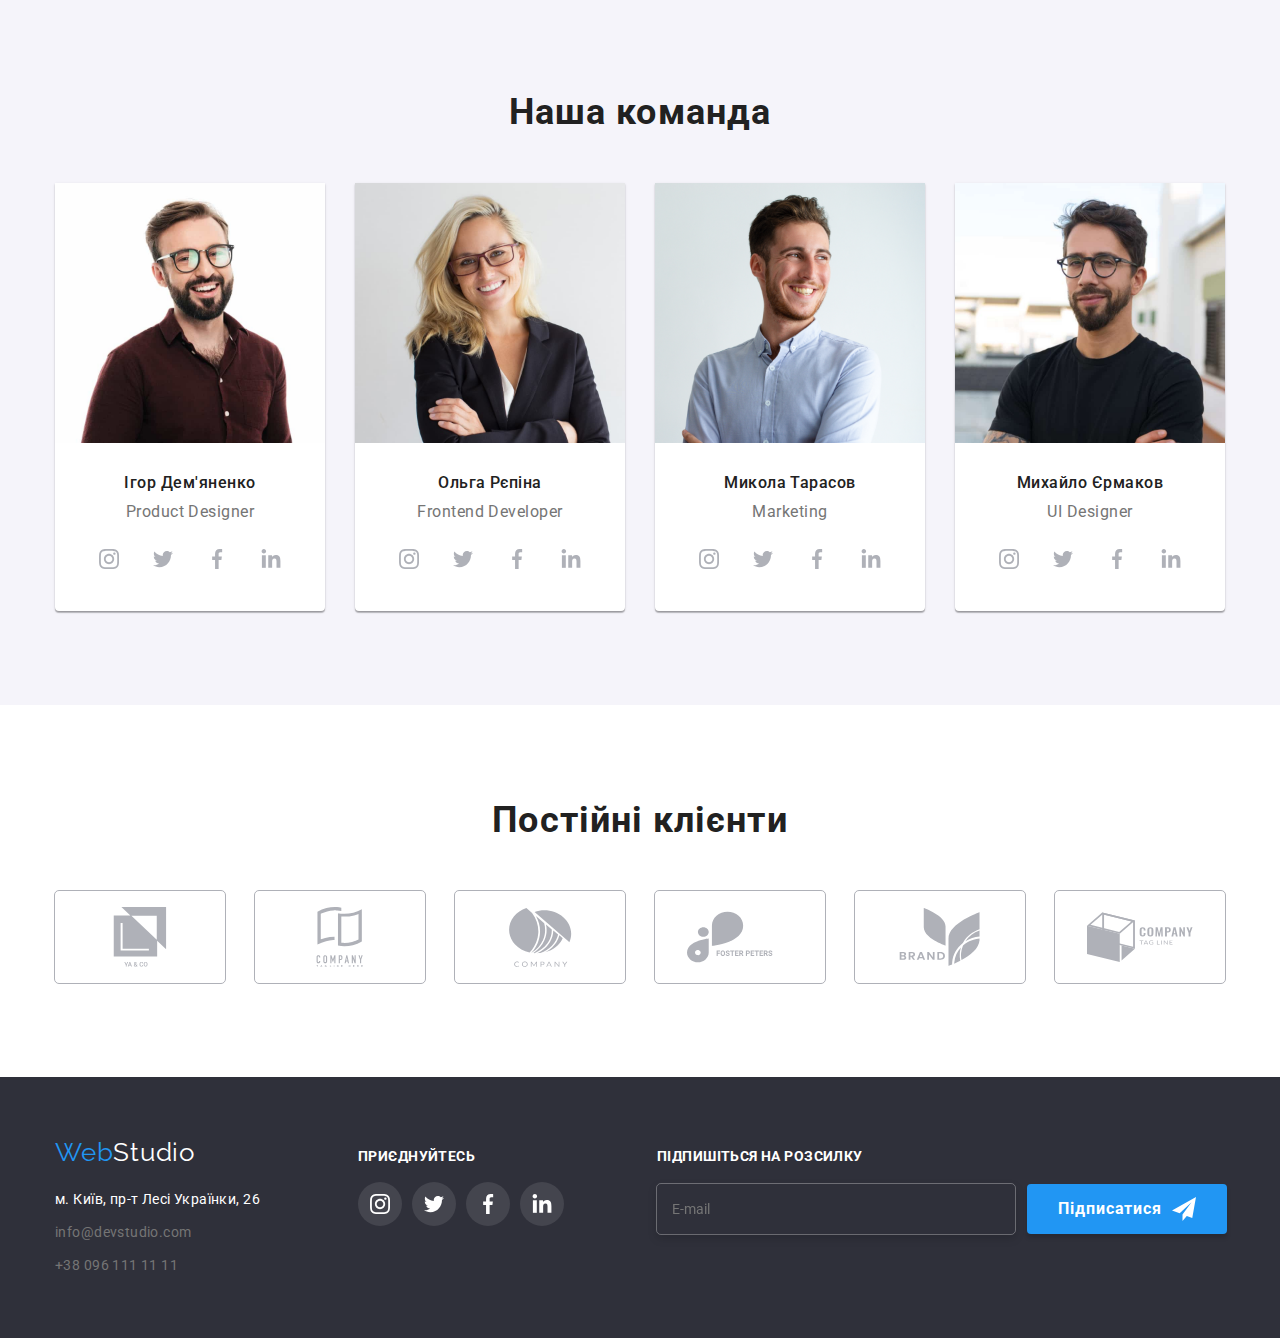
==== commit 89aa58fa: "fix hw mistakes" ====
--- a/index.html
+++ b/index.html
@@ -65,44 +65,53 @@
         </div>
         <div class="backdrop is-hidden time-animation" data-modal>
           <div class="modal">
-            <button data-modal-close class="close-modal">
-              <svg class="modal-svg-close">
+            <button data-modal-close class="close-modal time-animation">
+              <svg class="modal-svg-close time-animation">
                 <use href="./images/symbol-defs.svg#icon-close"></use>
               </svg>
             </button>
             <div class="form-wrap">
-              <h2>Залиште свої дані, ми вам передзвонимо</h2>
+              <p>Залиште свої дані, ми вам передзвонимо</p>
               <form name="contact-form" autocomplete="on">
                 <label class="modal-label" for="uzer_name">Ім'я</label>
                 <div class="form-fild">
-                  <input class="input-modal" name="uzerName" id="uzer_name" type="text" />
-                  <span
-                    ><svg class="form-icons">
-                      <use href="./images/symbol-defs.svg#icon-person-form"></use>
-                    </svg>
-                  </span>
+                  <input
+                    class="input-modal time-animation"
+                    name="uzerName"
+                    id="uzer_name"
+                    type="text"
+                  />
+                  <svg class="form-icons time-animation">
+                    <use href="./images/symbol-defs.svg#icon-person-form"></use>
+                  </svg>
                 </div>
                 <label class="modal-label" for="uzer_tel">Телефон</label>
                 <div class="form-fild">
-                  <input class="input-modal" name="uzerTel" id="uzer_tel" type="tel" />
-                  <span
-                    ><svg class="form-icons">
-                      <use href="./images/symbol-defs.svg#icon-phone-form"></use>
-                    </svg>
-                  </span>
+                  <input
+                    class="input-modal time-animation"
+                    name="uzerTel"
+                    id="uzer_tel"
+                    type="tel"
+                  />
+                  <svg class="form-icons time-animation">
+                    <use href="./images/symbol-defs.svg#icon-phone-form"></use>
+                  </svg>
                 </div>
                 <label class="modal-label" for="uzer_email">Пошта</label>
                 <div class="form-fild">
-                  <input class="input-modal" name="uzerEmail" id="uzer_email" type="email" />
-                  <span>
-                    <svg class="form-icons">
-                      <use href="./images/symbol-defs.svg#icon-email-form"></use>
-                    </svg>
-                  </span>
+                  <input
+                    class="input-modal time-animation"
+                    name="uzerEmail"
+                    id="uzer_email"
+                    type="email"
+                  />
+                  <svg class="form-icons time-animation">
+                    <use href="./images/symbol-defs.svg#icon-email-form"></use>
+                  </svg>
                 </div>
                 <label class="modal-label" for="uzer_comment">Коментар</label>
                 <textarea
-                  class="input-modal lable-area"
+                  class="input-modal lable-area time-animation"
                   placeholder="Введіть текст"
                   name="uzerComment"
                   id="uzer_comment"
@@ -110,7 +119,7 @@
                   rows="10"
                 ></textarea>
 
-                <label class="modal-label modal-agreement" for=""
+                <label class="modal-label modal-agreement time-animation" for=""
                   ><input
                     type="checkbox"
                     name="agreement"
@@ -119,7 +128,9 @@
                   />Погоджуюся з розсилкою та приймаю <a href="">Умови договору</a>
                 </label>
 
-                <button class="hero-button send-button" type="button">Відправити</button>
+                <button class="hero-button send-button time-animation" type="button">
+                  Відправити
+                </button>
               </form>
             </div>
           </div>
@@ -464,8 +475,8 @@
         <div class="wrap-mailing">
           <p class="mailing-p">Підпишіться на розсилку</p>
           <form>
-            <input class="mailing-input" placeholder="E-mail" type="email" />
-            <button class="hero-button button-mailing" type="button">
+            <input class="mailing-input time-animation" placeholder="E-mail" type="email" />
+            <button class="hero-button button-mailing time-animation" type="button">
               Підписатися
               <svg class="svg-maling">
                 <use href="./images/symbol-defs.svg#icon-icon-send"></use>
--- a/css/style.css
+++ b/css/style.css
@@ -242,6 +242,170 @@
 .hero-button:focus {
   background-color: var(--hero-button-active);
 }
+
+/* ------MODAL WINDOW------- */
+
+.backdrop {
+  display: flex;
+  z-index: 2;
+  position: fixed;
+  justify-content: center;
+  align-items: center;
+  background: rgba(0, 0, 0, 0.2);
+  width: 100%;
+  height: 100%;
+  top: 0;
+  left: 0;
+}
+
+.modal {
+  width: 528px;
+  height: 581px;
+  padding: 40px;
+  background: var(--accent-praimery-white-color);
+  box-shadow: 0px 1px 3px rgba(0, 0, 0, 0.12), 0px 1px 1px rgba(0, 0, 0, 0.14), 0px 2px 1px rgba(0, 0, 0, 0.2);
+  border-radius: 4px;
+  transform: scaleX(100%);
+  transform-origin: right center;
+}
+
+.is-hidden {
+  transform-origin: right center;
+  visibility: hidden;
+  opacity: 0;
+  pointer-events: none;
+  transform: scaleX(0);
+}
+
+.close-modal {
+  display: flex;
+  justify-content: center;
+  position: absolute;
+  top: 8px;
+  right: 8px;
+  align-items: center;
+  margin-left: auto;
+  width: 30px;
+  height: 30px;
+  border-radius: 50%;
+  background-color: var(--accent-praimery-white-color);
+  border: 1px solid rgba(0, 0, 0, 0.1);
+  margin-top: 8px;
+  margin-right: 8px;
+  cursor: pointer;
+  transition-property: fill;
+}
+
+.modal-svg-close {
+  width: 11px;
+  height: 11px;
+
+}
+
+.close-modal:hover,
+.close-modal:focus {
+  fill: var(--accent-text-color);
+}
+
+/* -------MODAL-FORM--------*/
+
+.form-wrap p {
+  font-weight: 700;
+  font-size: 20px;
+  line-height: calc(23/20);
+  letter-spacing: 0.03em;
+  color: var(--title-text-color);
+  margin-bottom: 12px;
+}
+
+.input-modal {
+  display: block;
+  width: 100%;
+  height: 40px;
+  border-radius: 4px;
+  border: 0px;
+  outline: 1px solid rgba(33, 33, 33, 0.2);
+  padding-left: 40px;
+  padding-right: 20px;
+  transition-property: outline-color;
+}
+
+.input-modal:focus,
+.input-modal:focus-visible {
+  outline: 1px solid var(--accent-text-color);
+}
+
+.input-modal:hover~.form-icons,
+.input-modal:focus~.form-icons {
+  fill: #2196F3;
+
+}
+
+.send-button {
+  width: 200px;
+  height: 50px;
+}
+
+.lable-area {
+  resize: none;
+  height: 120px;
+  padding: 12px 16px;
+
+}
+
+.modal-label {
+  display: block;
+  
+  margin-bottom: 4px;
+  font-size: 12px;
+  line-height: calc(14/12);
+  letter-spacing: 0.01em;
+  text-align: left;
+
+  color: var(--primary-text-color);
+}
+.modal-label:not(:first-child){
+ margin-top: 10px;
+}
+.modal-agreement input {
+  width: 16px;
+  height: 15px;
+  margin-right: 9px;
+}
+
+.modal-agreement {
+  display: flex;
+  justify-content: center;
+  font-size: 14px;
+  font-size: 14px;
+  line-height: calc(24/14);
+  letter-spacing: 0.03em;
+  position: relative;
+  margin-top: 20px;
+  margin-bottom: 30px;
+}
+
+.modal-agreement a {
+  margin-left: 10px;
+  border-bottom: 1px solid var(--accent-text-color);
+  color: var(--accent-text-color);
+}
+
+.form-fild {
+  position: relative;
+}
+
+.form-icons {
+  position: absolute;
+  top: 0;
+  left: 0;
+  height: 18px;
+  width: 18px;
+  fill: var(--title-text-color);
+  transform: translateY(50%);
+  margin-left: 15px;
+}
+
 /* --------section-benefits------- */
 
 .benefits {
@@ -543,20 +707,20 @@
   display: flex;
 }
 .mailing-p {
- margin-bottom: 20px;
+  margin-bottom: 20px;
   font-weight: 700;
   line-height: calc(16/14);
   letter-spacing: 0.03em;
   text-transform: uppercase;
   color:var(--accent-praimery-white-color);
- 
 }
 
 .mailing-input {
   height: 50px;
   width: 358px;
   padding: 16px 15px;
-  border: 1px solid rgba(255, 255, 255, 0.3);
+  outline: 1px solid rgba(255, 255, 255, 0.3);
+  border: 0px;
   filter: drop-shadow(0px 4px 4px rgba(0, 0, 0, 0.15));
   border-radius: 4px;
   background-color: var(--bcg-color-accent);
@@ -583,153 +747,7 @@
   
 }
 
-/* ------MODAL WINDOW------- */
-
-.backdrop {
-  display: flex;
-  z-index: 2;
-  position: fixed;
-  justify-content: center;
-  align-items: center;
-  background: rgba(0, 0, 0, 0.2);
-  width: 100%;
-  height: 100%;
-  top: 0;
-  left: 0;
-}
-
-.modal {
-  width: 528px;
-  height: 581px;
-  background: var(--accent-praimery-white-color);
-  box-shadow: 0px 1px 3px rgba(0, 0, 0, 0.12), 0px 1px 1px rgba(0, 0, 0, 0.14), 0px 2px 1px rgba(0, 0, 0, 0.2);
-  border-radius: 4px;
-  transform: scaleX(100%);
-  transform-origin: right center;
-}
-
-.is-hidden {
-  transform-origin: right center;
-  visibility: hidden;
-  opacity: 0;
-  pointer-events: none;
-  transform: scaleX(0);
-}
-
-.close-modal {
-  display: flex;
-  justify-content: center;
-  align-items: center;
-  margin-left: auto;
-  width: 30px;
-  height: 30px;
-  border-radius: 50%;
-  background-color: var(--accent-praimery-white-color);
-  border: 1px solid rgba(0, 0, 0, 0.1);
-  margin-top: 8px;
-  margin-right: 8px;
-  cursor: pointer;
-}
-
-.modal-svg-close {
-  width: 11px;
-  height: 11px;
-
-}
-
-.close-modal:hover,
-.close-modal:focus {
-  fill: var(--accent-text-color);
-}
-
-/* -------MODAL-FORM--------*/
-.form-wrap {
-  padding: 0px 40px;
-}
-
-.form-wrap h2 {
-  font-size: 20px;
-  line-height: calc(23/20);
-  letter-spacing: 0.03em;
-  color: var(--title-text-color);
-}
-
-.input-modal {
-  display: block;
-  width: 100%;
-  height: 40px;
-  border-radius: 4px;
-  border: 1px solid rgba(33, 33, 33, 0.2);
-  padding-left: 40px;
-  padding-right: 20px;
-}
-
-.input-modal:focus,
-.input-modal:focus-visible {
-  border-color: var(--accent-text-color);
-  outline: 1px solid var(--accent-text-color);
-}
-
-.input-modal:focus~span>.form-icons {
-  fill: #2196F3;
-}
-
-.send-button {
-  width: 200px;
-  height: 50px;
-}
-
-.lable-area {
-  resize: none;
-  height: 120px;
-  padding: 12px 16px;
-
-}
-
-.modal-label {
-  display: flex;
-  margin-top: 10px;
-  margin-bottom: 4px;
-  font-size: 12px;
-  line-height: calc(14/12);
-  letter-spacing: 0.01em;
-  text-align: left;
-
-  color: var(--primary-text-color);
-}
-
-.modal-agreement input {
-  width: 16px;
-  height: 15px;
-  margin-right: 9px;
-}
-
-.modal-agreement {
-  position: relative;
-  margin-top: 20px;
-  margin-bottom: 30px;
-}
-
-.modal-agreement a {
-  margin-left: 10px;
-  border-bottom: 1px solid var(--accent-text-color);
-  color: var(--accent-text-color);
-}
-
-.form-fild {
-  position: relative;
-}
-
-.form-icons {
-  position: absolute;
-  top: 0;
-  left: 0;
-  height: 18px;
-  width: 18px;
-  fill: currentColor;
-  transform: translateY(50%);
-  margin-left: 15px;
-}
+
 
 
 /* -------PORTFOLIO--------- */
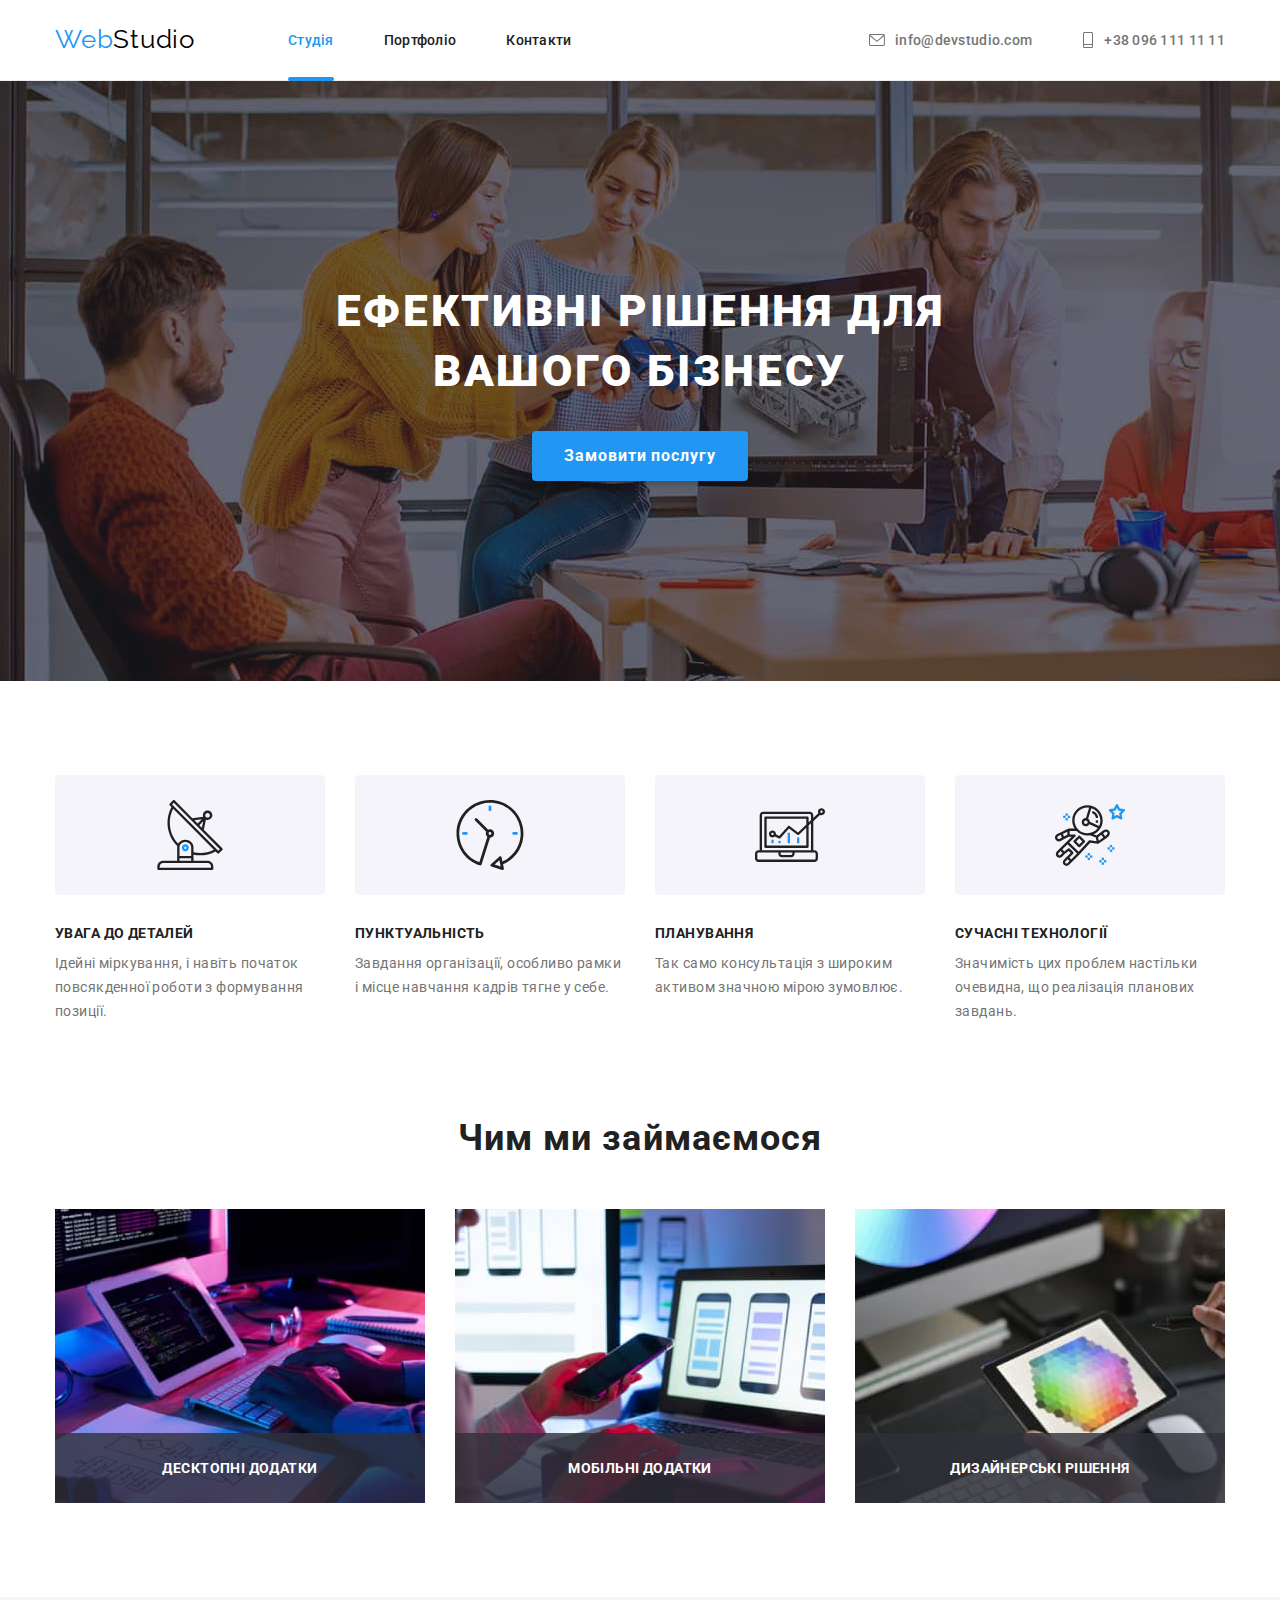
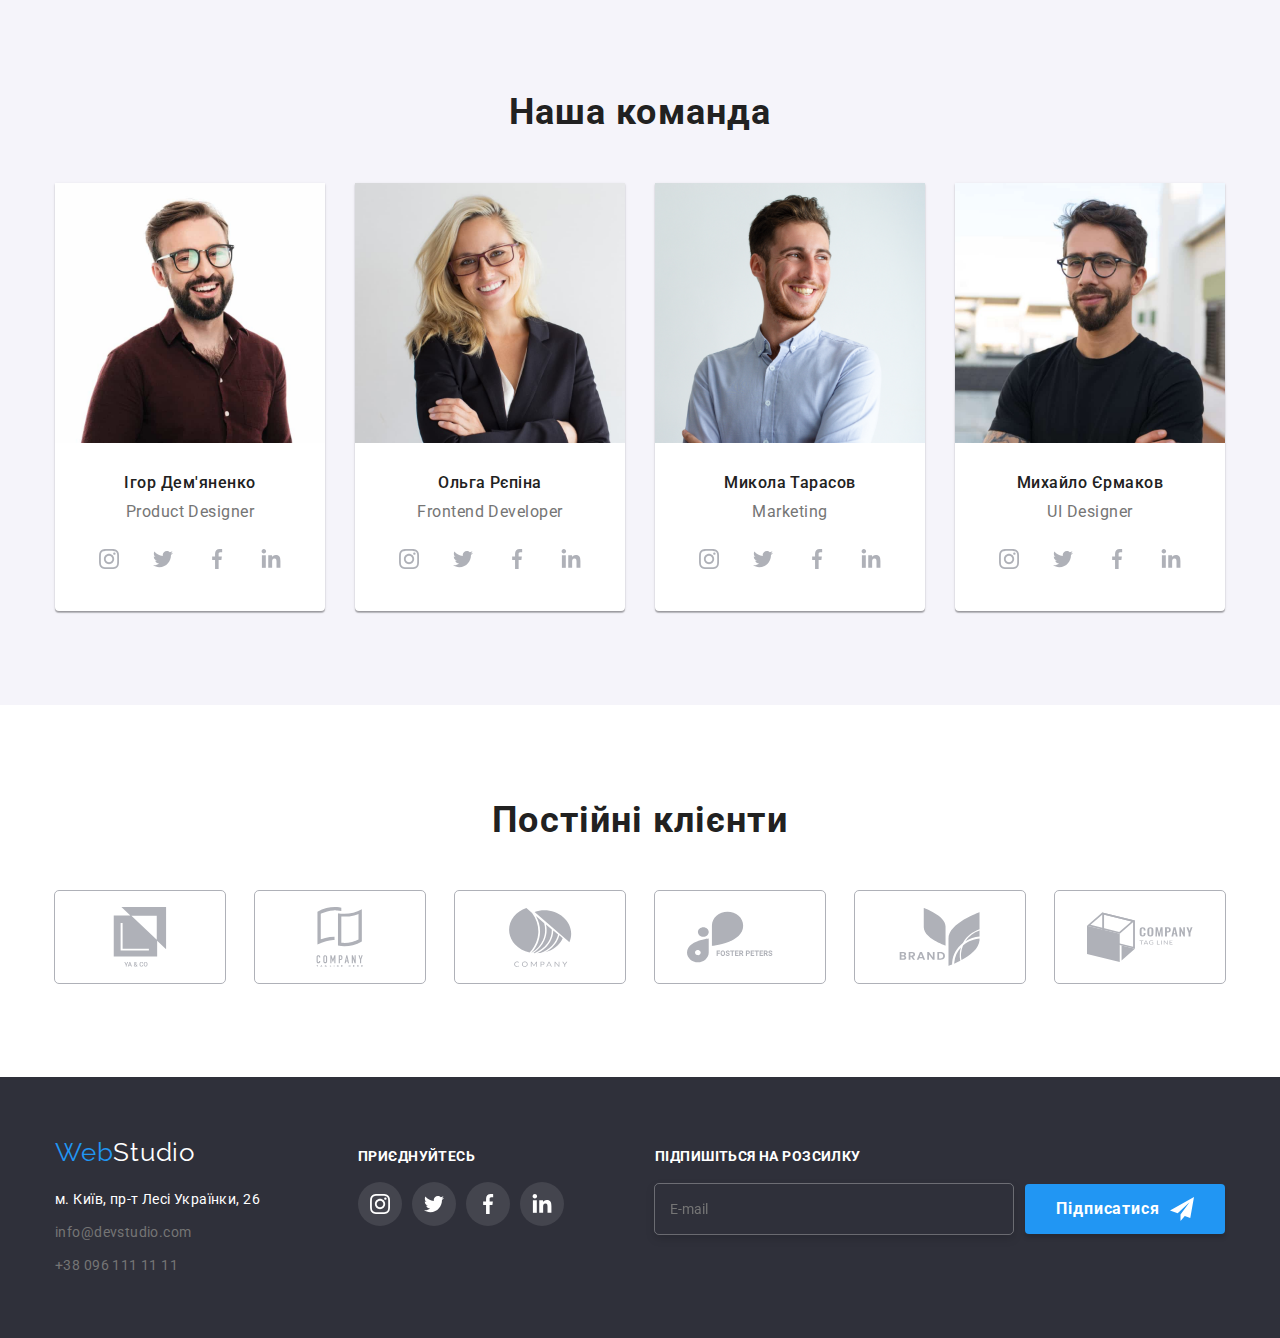
==== commit 0e6c6663: "hw-accepted" ====
--- a/index.html
+++ b/index.html
@@ -66,7 +66,7 @@
         <div class="backdrop is-hidden time-animation" data-modal>
           <div class="modal">
             <button data-modal-close class="close-modal time-animation">
-              <svg class="modal-svg-close time-animation">
+              <svg class="modal-svg-close">
                 <use href="./images/symbol-defs.svg#icon-close"></use>
               </svg>
             </button>
@@ -77,6 +77,7 @@
                 <div class="form-fild">
                   <input
                     class="input-modal time-animation"
+                    required
                     name="uzerName"
                     id="uzer_name"
                     type="text"
@@ -88,6 +89,7 @@
                 <label class="modal-label" for="uzer_tel">Телефон</label>
                 <div class="form-fild">
                   <input
+                    required
                     class="input-modal time-animation"
                     name="uzerTel"
                     id="uzer_tel"
@@ -100,6 +102,7 @@
                 <label class="modal-label" for="uzer_email">Пошта</label>
                 <div class="form-fild">
                   <input
+                    readonly
                     class="input-modal time-animation"
                     name="uzerEmail"
                     id="uzer_email"
@@ -121,6 +124,7 @@
 
                 <label class="modal-label modal-agreement time-animation" for=""
                   ><input
+                    required
                     type="checkbox"
                     name="agreement"
                     id="uzer_agreement"
@@ -128,7 +132,7 @@
                   />Погоджуюся з розсилкою та приймаю <a href="">Умови договору</a>
                 </label>
 
-                <button class="hero-button send-button time-animation" type="button">
+                <button class="hero-button send-button time-animation" type="submit">
                   Відправити
                 </button>
               </form>
--- a/css/style.css
+++ b/css/style.css
@@ -365,8 +365,9 @@
   color: var(--primary-text-color);
 }
 .modal-label:not(:first-child){
- margin-top: 10px;
-}
+  margin-top: 10px;
+}
+
 .modal-agreement input {
   width: 16px;
   height: 15px;
@@ -376,13 +377,14 @@
 .modal-agreement {
   display: flex;
   justify-content: center;
-  font-size: 14px;
+  align-items: center;
   font-size: 14px;
   line-height: calc(24/14);
   letter-spacing: 0.03em;
   position: relative;
   margin-top: 20px;
   margin-bottom: 30px;
+  padding-top: 10px;
 }
 
 .modal-agreement a {
@@ -397,12 +399,12 @@
 
 .form-icons {
   position: absolute;
-  top: 0;
+  top: 50%;
   left: 0;
   height: 18px;
   width: 18px;
   fill: var(--title-text-color);
-  transform: translateY(50%);
+  transform: translateY(-50%);
   margin-left: 15px;
 }
 
@@ -701,7 +703,7 @@
   background-color: var(--accent-text-color);
 }
 .wrap-mailing {
-  margin-left: 93px;
+  margin-left: auto;
 }
 .wrap-mailing form{
   display: flex;
